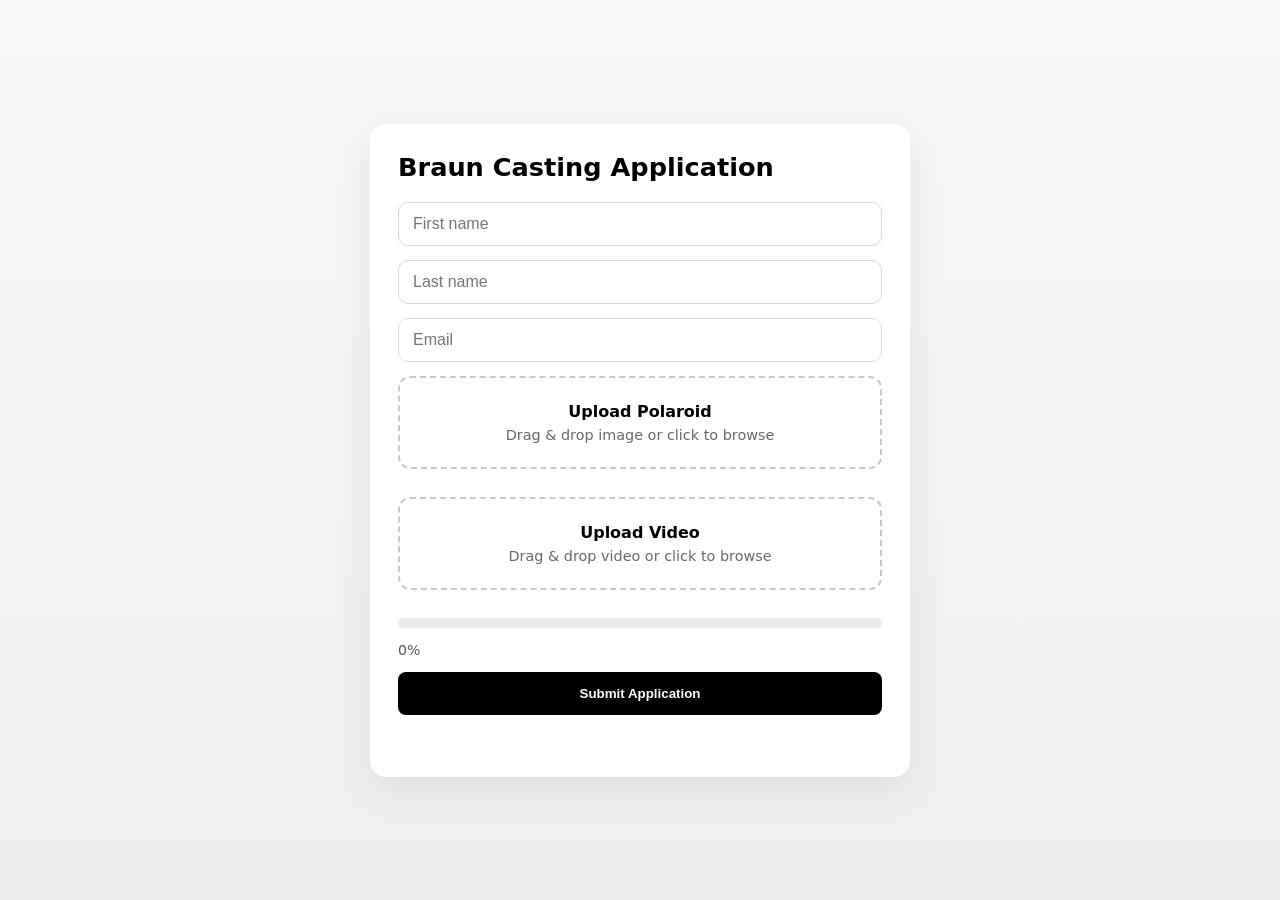
==== index.html @ 0bdded35 "Add vanilla casting application form with upload UX" ====
<!DOCTYPE html>
<html lang="en">
  <head>
    <meta charset="UTF-8" />
    <meta name="viewport" content="width=device-width, initial-scale=1.0" />
    <title>Braun Casting Application</title>
    <link rel="stylesheet" href="styles.css" />
  </head>
  <body>
    <main class="casting-form" aria-live="polite">
      <h1>Braun Casting Application</h1>

      <input id="firstName" name="firstName" placeholder="First name" autocomplete="given-name" />
      <input id="lastName" name="lastName" placeholder="Last name" autocomplete="family-name" />
      <input id="email" name="email" type="email" placeholder="Email" autocomplete="email" />

      <label class="dropzone" id="polaDropzone" for="polaFile">
        <span class="dropzone-title">Upload Polaroid</span>
        <span class="dropzone-hint">Drag & drop image or click to browse</span>
        <input type="file" id="polaFile" accept="image/*" />
      </label>
      <div class="preview" id="polaPreview"></div>

      <label class="dropzone" id="videoDropzone" for="videoFile">
        <span class="dropzone-title">Upload Video</span>
        <span class="dropzone-hint">Drag & drop video or click to browse</span>
        <input type="file" id="videoFile" accept="video/*" />
      </label>
      <div class="preview" id="videoPreview"></div>

      <div class="progress-wrap">
        <div class="progress-bar" id="progressBar"></div>
      </div>
      <p class="progress-text" id="progressText">0%</p>

      <button id="applyBtn" type="button">Submit Application</button>

      <p id="status" class="status"></p>
    </main>

    <script src="app.js"></script>
  </body>
</html>
---- styles.css ----
:root {
  color-scheme: light;
}

* {
  box-sizing: border-box;
}

body {
  margin: 0;
  min-height: 100vh;
  font-family: Inter, system-ui, -apple-system, BlinkMacSystemFont, "Segoe UI", sans-serif;
  background: linear-gradient(180deg, #f7f7f7 0%, #efefef 100%);
  display: grid;
  place-items: center;
  padding: 24px;
}

.casting-form {
  width: min(100%, 540px);
  margin: auto;
  display: flex;
  flex-direction: column;
  gap: 14px;
  background: #fff;
  border-radius: 16px;
  padding: 28px;
  box-shadow: 0 12px 40px rgba(0, 0, 0, 0.08);
}

h1 {
  margin: 0 0 6px;
  font-size: 1.6rem;
}

input[type="text"],
input[type="email"],
input:not([type]) {
  width: 100%;
  border: 1px solid #d7d7d7;
  border-radius: 10px;
  padding: 12px 14px;
  font-size: 1rem;
}

.dropzone {
  border: 2px dashed #c8c8c8;
  padding: 24px;
  text-align: center;
  cursor: pointer;
  border-radius: 12px;
  display: flex;
  flex-direction: column;
  gap: 6px;
  transition: border-color 0.2s ease, background 0.2s ease;
}

.dropzone:hover,
.dropzone.dragging {
  border-color: #111;
  background: #fafafa;
}

.dropzone input {
  display: none;
}

.dropzone-title {
  font-weight: 600;
}

.dropzone-hint {
  font-size: 0.9rem;
  color: #686868;
}

.preview {
  display: grid;
  gap: 10px;
}

.file-card {
  border: 1px solid #e1e1e1;
  border-radius: 10px;
  padding: 10px;
  display: flex;
  gap: 10px;
  align-items: center;
}

.file-card img,
.file-card video {
  width: 74px;
  height: 74px;
  object-fit: cover;
  border-radius: 8px;
  background: #f0f0f0;
}

.file-meta {
  display: flex;
  flex-direction: column;
  gap: 4px;
  font-size: 0.9rem;
}

.progress-wrap {
  width: 100%;
  height: 10px;
  background: #ebebeb;
  border-radius: 999px;
  overflow: hidden;
}

.progress-bar {
  height: 100%;
  width: 0;
  background: #111;
  transition: width 0.2s ease;
}

.progress-text {
  margin: 0;
  color: #555;
  font-size: 0.88rem;
}

button {
  padding: 14px;
  border: none;
  background: #000;
  color: #fff;
  border-radius: 8px;
  cursor: pointer;
  font-weight: 600;
}

button:hover {
  opacity: 0.86;
}

button:disabled {
  cursor: not-allowed;
  opacity: 0.55;
}

.status {
  margin: 0;
  min-height: 20px;
  color: #222;
}

.status.error {
  color: #b00020;
}
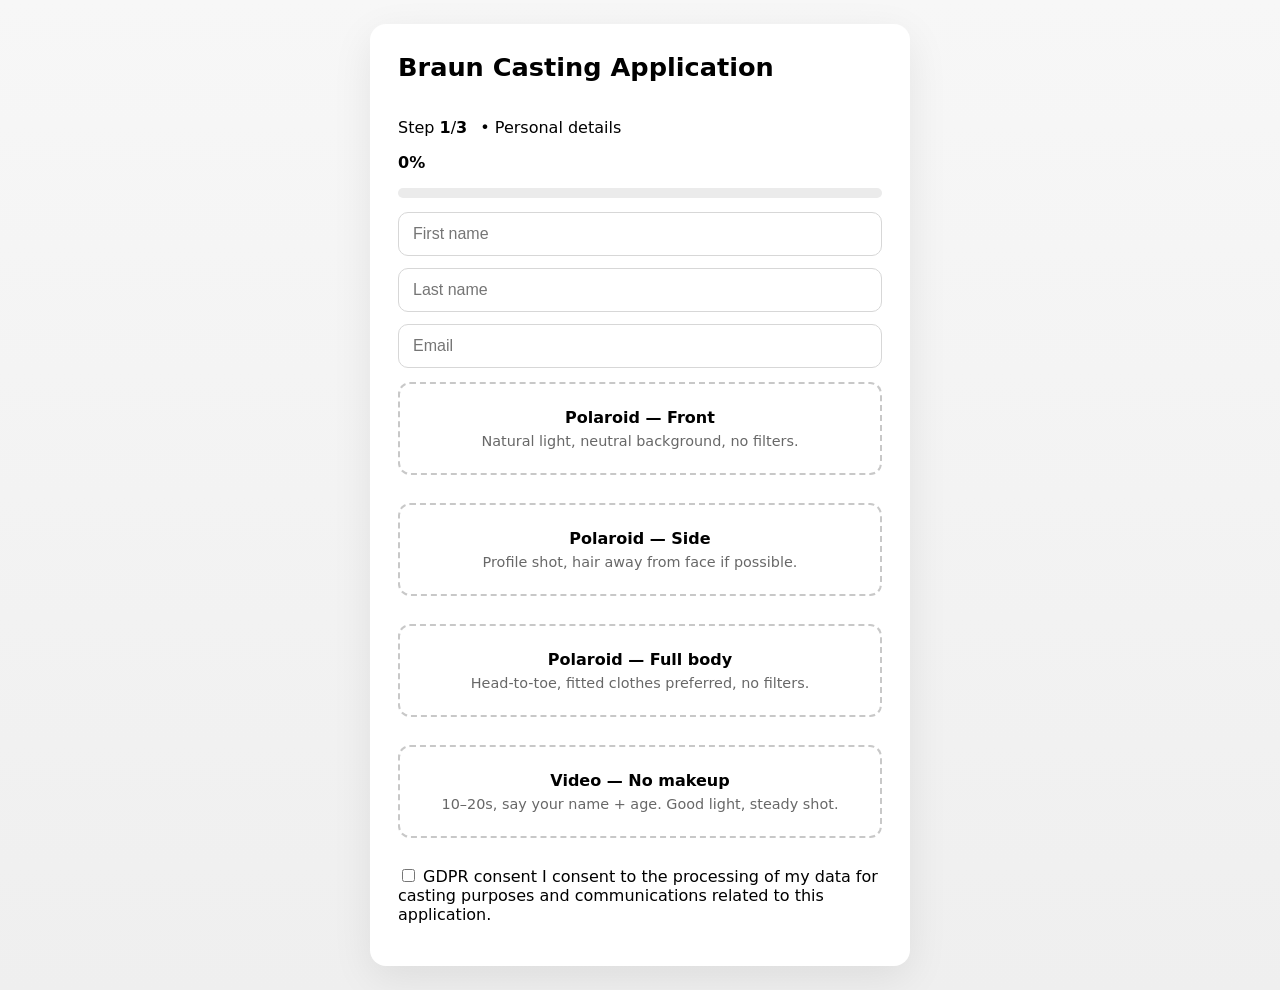
==== commit 284d27e8: "Enhance casting application form structure Added sections for application progress, personal details" ====
--- a/index.html
+++ b/index.html
@@ -6,38 +6,79 @@
     <title>Braun Casting Application</title>
     <link rel="stylesheet" href="styles.css" />
   </head>
+
   <body>
     <main class="casting-form" aria-live="polite">
       <h1>Braun Casting Application</h1>
 
-      <input id="firstName" name="firstName" placeholder="First name" autocomplete="given-name" />
-      <input id="lastName" name="lastName" placeholder="Last name" autocomplete="family-name" />
-      <input id="email" name="email" type="email" placeholder="Email" autocomplete="email" />
+      <!-- Stepper / Progress -->
+      <section class="stepper" aria-label="Application progress">
+        <div class="stepper-top">
+          <p class="stepper-label" id="stepLabel">
+            Step <strong id="stepNow">1</strong>/<strong id="stepTotal">3</strong>
+            <span style="margin-left: 8px">•</span>
+            <span id="stepName">Personal details</span>
+          </p>
+          <p class="stepper-label"><strong id="progressText">0%</strong></p>
+        </div>
+        <div class="progress-wrap" role="progressbar" aria-valuemin="0" aria-valuemax="100" aria-valuenow="0" aria-label="Upload progress">
+          <div class="progress-bar" id="progressBar"></div>
+        </div>
+      </section>
 
-      <label class="dropzone" id="polaDropzone" for="polaFile">
-        <span class="dropzone-title">Upload Polaroid</span>
-        <span class="dropzone-hint">Drag & drop image or click to browse</span>
-        <input type="file" id="polaFile" accept="image/*" />
+      <!-- Personal details -->
+      <section aria-label="Personal details" style="display: grid; gap: 12px">
+        <input id="firstName" name="firstName" placeholder="First name" autocomplete="given-name" />
+        <input id="lastName" name="lastName" placeholder="Last name" autocomplete="family-name" />
+        <input id="email" name="email" type="email" placeholder="Email" autocomplete="email" />
+      </section>
+
+      <!-- Uploads -->
+      <section aria-label="Uploads" style="display: grid; gap: 14px">
+        <!-- Polaroid: FRONT -->
+        <label class="dropzone" id="polaFrontDropzone" for="polaFrontFile" data-kind="pola_front">
+          <span class="dropzone-title">Polaroid — Front</span>
+          <span class="dropzone-hint">Natural light, neutral background, no filters.</span>
+          <input type="file" id="polaFrontFile" accept="image/jpeg,image/jpg,image/png,image/heic,image/heif" />
+        </label>
+        <div class="preview" id="polaFrontPreview"></div>
+
+        <!-- Polaroid: SIDE -->
+        <label class="dropzone" id="polaSideDropzone" for="polaSideFile" data-kind="pola_side">
+          <span class="dropzone-title">Polaroid — Side</span>
+          <span class="dropzone-hint">Profile shot, hair away from face if possible.</span>
+          <input type="file" id="polaSideFile" accept="image/jpeg,image/jpg,image/png,image/heic,image/heif" />
+        </label>
+        <div class="preview" id="polaSidePreview"></div>
+
+        <!-- Polaroid: FULL -->
+        <label class="dropzone" id="polaFullDropzone" for="polaFullFile" data-kind="pola_full">
+          <span class="dropzone-title">Polaroid — Full body</span>
+          <span class="dropzone-hint">Head-to-toe, fitted clothes preferred, no filters.</span>
+          <input type="file" id="polaFullFile" accept="image/jpeg,image/jpg,image/png,image/heic,image/heif" />
+        </label>
+        <div class="preview" id="polaFullPreview"></div>
+
+        <!-- Video: NO MAKEUP -->
+        <label class="dropzone" id="videoNoMakeupDropzone" for="videoNoMakeupFile" data-kind="video_no_makeup">
+          <span class="dropzone-title">Video — No makeup</span>
+          <span class="dropzone-hint">10–20s, say your name + age. Good light, steady shot.</span>
+          <input type="file" id="videoNoMakeupFile" accept="video/mp4,video/quicktime,video/webm,video/x-m4v" />
+        </label>
+        <div class="preview" id="videoNoMakeupPreview"></div>
+      </section>
+
+      <!-- GDPR thick toggle -->
+      <label class="gdpr" id="gdprBlock">
+        <input id="gdprConsent" name="gdprConsent" type="checkbox" />
+        <span class="gdpr-toggle" aria-hidden="true"></span>
+        <span class="gdpr-copy">
+          <span class="gdpr-title">GDPR consent</span>
+          <span class="gdpr-sub">
+            I consent to the processing of my data for casting purposes and communications related to this application.
+          </span>
+        </span>
       </label>
-      <div class="preview" id="polaPreview"></div>
 
-      <label class="dropzone" id="videoDropzone" for="videoFile">
-        <span class="dropzone-title">Upload Video</span>
-        <span class="dropzone-hint">Drag & drop video or click to browse</span>
-        <input type="file" id="videoFile" accept="video/*" />
-      </label>
-      <div class="preview" id="videoPreview"></div>
-
-      <div class="progress-wrap">
-        <div class="progress-bar" id="progressBar"></div>
-      </div>
-      <p class="progress-text" id="progressText">0%</p>
-
-      <button id="applyBtn" type="button">Submit Application</button>
-
-      <p id="status" class="status"></p>
-    </main>
-
-    <script src="app.js"></script>
-  </body>
-</html>
+      <!-- Actions -->
+      <div class="actions">
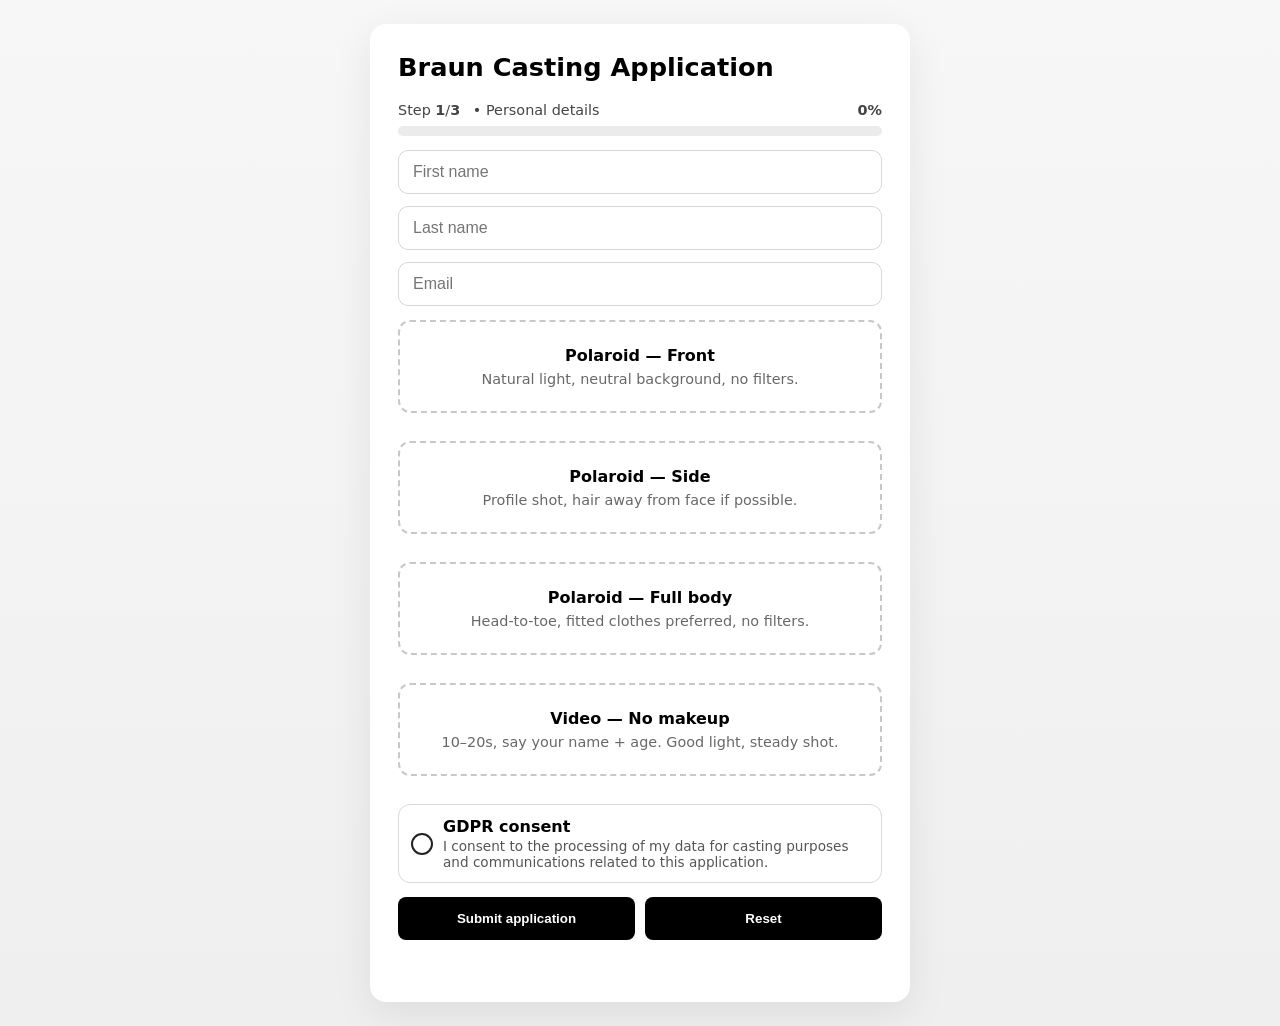
==== commit 09b9e868: "Fix upload flow compatibility and restore submit/progress UI" ====
--- a/index.html
+++ b/index.html
@@ -39,7 +39,7 @@
         <label class="dropzone" id="polaFrontDropzone" for="polaFrontFile" data-kind="pola_front">
           <span class="dropzone-title">Polaroid — Front</span>
           <span class="dropzone-hint">Natural light, neutral background, no filters.</span>
-          <input type="file" id="polaFrontFile" accept="image/jpeg,image/jpg,image/png,image/heic,image/heif" />
+          <input type="file" id="polaFrontFile" accept="image/*" />
         </label>
         <div class="preview" id="polaFrontPreview"></div>
 
@@ -47,7 +47,7 @@
         <label class="dropzone" id="polaSideDropzone" for="polaSideFile" data-kind="pola_side">
           <span class="dropzone-title">Polaroid — Side</span>
           <span class="dropzone-hint">Profile shot, hair away from face if possible.</span>
-          <input type="file" id="polaSideFile" accept="image/jpeg,image/jpg,image/png,image/heic,image/heif" />
+          <input type="file" id="polaSideFile" accept="image/*" />
         </label>
         <div class="preview" id="polaSidePreview"></div>
 
@@ -55,7 +55,7 @@
         <label class="dropzone" id="polaFullDropzone" for="polaFullFile" data-kind="pola_full">
           <span class="dropzone-title">Polaroid — Full body</span>
           <span class="dropzone-hint">Head-to-toe, fitted clothes preferred, no filters.</span>
-          <input type="file" id="polaFullFile" accept="image/jpeg,image/jpg,image/png,image/heic,image/heif" />
+          <input type="file" id="polaFullFile" accept="image/*" />
         </label>
         <div class="preview" id="polaFullPreview"></div>
 
@@ -63,7 +63,7 @@
         <label class="dropzone" id="videoNoMakeupDropzone" for="videoNoMakeupFile" data-kind="video_no_makeup">
           <span class="dropzone-title">Video — No makeup</span>
           <span class="dropzone-hint">10–20s, say your name + age. Good light, steady shot.</span>
-          <input type="file" id="videoNoMakeupFile" accept="video/mp4,video/quicktime,video/webm,video/x-m4v" />
+          <input type="file" id="videoNoMakeupFile" accept="video/*" />
         </label>
         <div class="preview" id="videoNoMakeupPreview"></div>
       </section>
@@ -82,3 +82,13 @@
 
       <!-- Actions -->
       <div class="actions">
+        <button id="applyBtn" type="button">Submit application</button>
+        <button id="resetBtn" type="button">Reset</button>
+      </div>
+
+      <p class="status" id="status" role="status"></p>
+    </main>
+
+    <script src="app.js"></script>
+  </body>
+</html>
--- a/styles.css
+++ b/styles.css
@@ -153,3 +153,80 @@
 .status.error {
   color: #b00020;
 }
+
+/* PATCH: missing styles for updated UI blocks */
+.stepper {
+  display: grid;
+  gap: 8px;
+}
+
+.stepper-top {
+  display: flex;
+  align-items: center;
+  justify-content: space-between;
+  gap: 12px;
+}
+
+.stepper-label {
+  margin: 0;
+  font-size: 0.9rem;
+  color: #444;
+}
+
+.actions {
+  display: flex;
+  gap: 10px;
+}
+
+.actions button {
+  flex: 1;
+}
+
+.gdpr {
+  border: 1px solid #d9d9d9;
+  border-radius: 12px;
+  padding: 12px;
+  display: grid;
+  grid-template-columns: auto 1fr;
+  gap: 10px;
+  align-items: center;
+  cursor: pointer;
+}
+
+.gdpr input {
+  position: absolute;
+  opacity: 0;
+  pointer-events: none;
+}
+
+.gdpr-toggle {
+  width: 22px;
+  height: 22px;
+  border-radius: 999px;
+  border: 2px solid #222;
+  display: inline-block;
+}
+
+.gdpr input:checked + .gdpr-toggle {
+  background: #111;
+  box-shadow: inset 0 0 0 4px #fff;
+}
+
+.gdpr-copy {
+  display: grid;
+  gap: 2px;
+}
+
+.gdpr-title {
+  font-weight: 600;
+}
+
+.gdpr-sub {
+  font-size: 0.85rem;
+  color: #555;
+}
+
+.gdpr.invalid {
+  border-color: #b00020;
+  background: #fff3f5;
+}
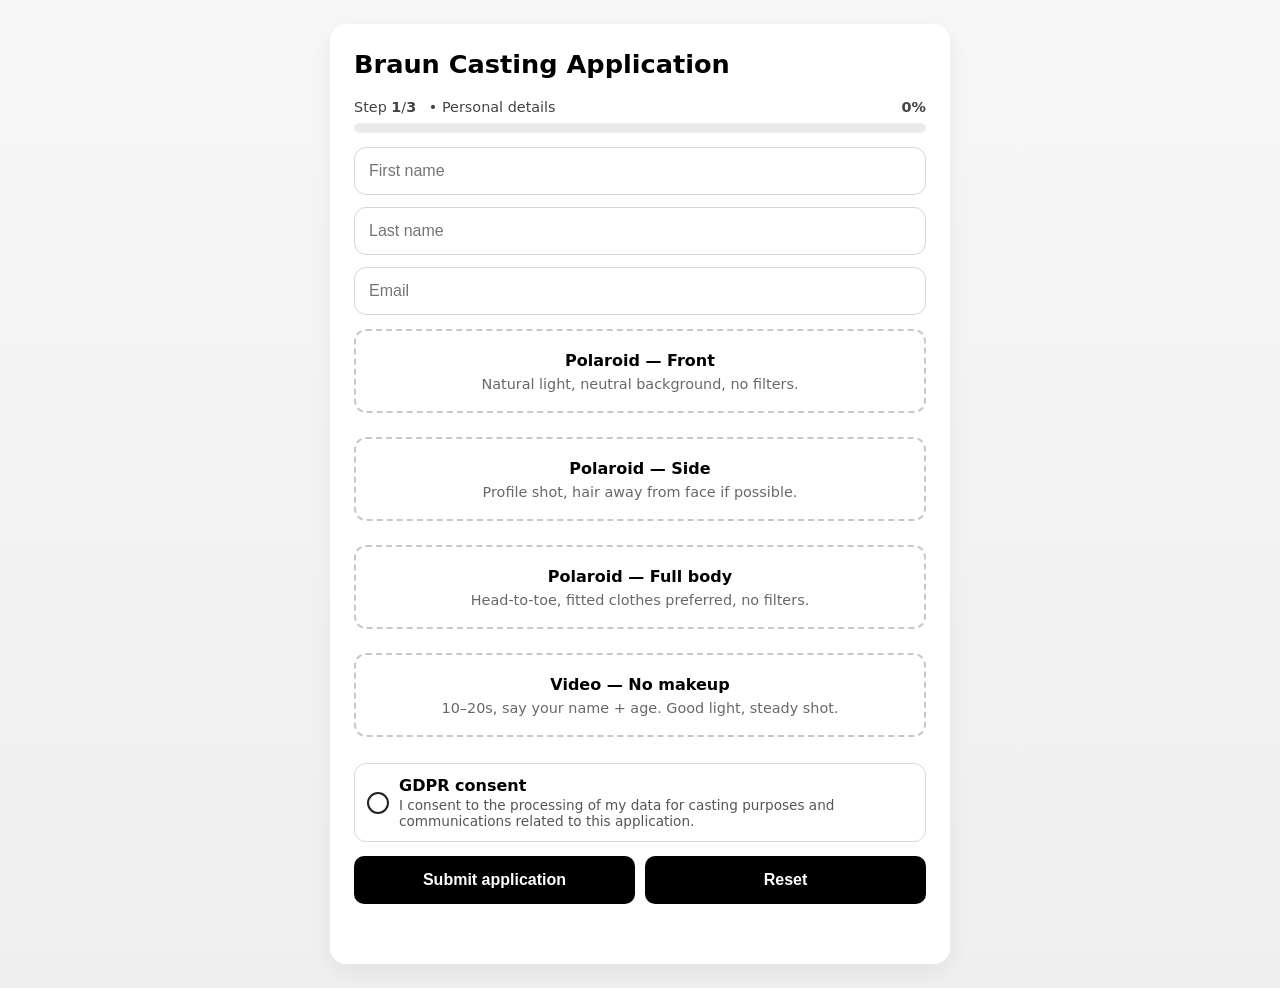
==== commit 246bb214: "Improve final upload success flow and mobile-first layout" ====
--- a/index.html
+++ b/index.html
@@ -27,14 +27,14 @@
       </section>
 
       <!-- Personal details -->
-      <section aria-label="Personal details" style="display: grid; gap: 12px">
+      <section class="form-section" aria-label="Personal details">
         <input id="firstName" name="firstName" placeholder="First name" autocomplete="given-name" />
         <input id="lastName" name="lastName" placeholder="Last name" autocomplete="family-name" />
         <input id="email" name="email" type="email" placeholder="Email" autocomplete="email" />
       </section>
 
       <!-- Uploads -->
-      <section aria-label="Uploads" style="display: grid; gap: 14px">
+      <section class="upload-section" aria-label="Uploads">
         <!-- Polaroid: FRONT -->
         <label class="dropzone" id="polaFrontDropzone" for="polaFrontFile" data-kind="pola_front">
           <span class="dropzone-title">Polaroid — Front</span>
--- a/styles.css
+++ b/styles.css
@@ -11,26 +11,32 @@
   min-height: 100vh;
   font-family: Inter, system-ui, -apple-system, BlinkMacSystemFont, "Segoe UI", sans-serif;
   background: linear-gradient(180deg, #f7f7f7 0%, #efefef 100%);
-  display: grid;
-  place-items: center;
-  padding: 24px;
+  display: block;
+  padding: 12px;
 }
 
 .casting-form {
-  width: min(100%, 540px);
-  margin: auto;
+  width: 100%;
+  margin: 0 auto;
   display: flex;
   flex-direction: column;
-  gap: 14px;
+  gap: 12px;
   background: #fff;
-  border-radius: 16px;
-  padding: 28px;
-  box-shadow: 0 12px 40px rgba(0, 0, 0, 0.08);
+  border-radius: 14px;
+  padding: 16px;
+  box-shadow: 0 8px 24px rgba(0, 0, 0, 0.06);
 }
 
 h1 {
-  margin: 0 0 6px;
-  font-size: 1.6rem;
+  margin: 0 0 4px;
+  font-size: 1.25rem;
+  line-height: 1.3;
+}
+
+.form-section,
+.upload-section {
+  display: grid;
+  gap: 12px;
 }
 
 input[type="text"],
@@ -38,14 +44,15 @@
 input:not([type]) {
   width: 100%;
   border: 1px solid #d7d7d7;
-  border-radius: 10px;
-  padding: 12px 14px;
+  border-radius: 12px;
+  padding: 14px;
+  min-height: 48px;
   font-size: 1rem;
 }
 
 .dropzone {
   border: 2px dashed #c8c8c8;
-  padding: 24px;
+  padding: 16px;
   text-align: center;
   cursor: pointer;
   border-radius: 12px;
@@ -53,6 +60,8 @@
   flex-direction: column;
   gap: 6px;
   transition: border-color 0.2s ease, background 0.2s ease;
+  min-height: 84px;
+  justify-content: center;
 }
 
 .dropzone:hover,
@@ -67,6 +76,7 @@
 
 .dropzone-title {
   font-weight: 600;
+  font-size: 1rem;
 }
 
 .dropzone-hint {
@@ -83,15 +93,14 @@
   border: 1px solid #e1e1e1;
   border-radius: 10px;
   padding: 10px;
-  display: flex;
-  gap: 10px;
-  align-items: center;
+  display: grid;
+  gap: 8px;
 }
 
 .file-card img,
 .file-card video {
-  width: 74px;
-  height: 74px;
+  width: 100%;
+  max-height: 190px;
   object-fit: cover;
   border-radius: 8px;
   background: #f0f0f0;
@@ -127,12 +136,14 @@
 
 button {
   padding: 14px;
+  min-height: 48px;
   border: none;
   background: #000;
   color: #fff;
-  border-radius: 8px;
+  border-radius: 10px;
   cursor: pointer;
   font-weight: 600;
+  font-size: 1rem;
 }
 
 button:hover {
@@ -146,15 +157,15 @@
 
 .status {
   margin: 0;
-  min-height: 20px;
+  min-height: 22px;
   color: #222;
+  font-size: 0.95rem;
 }
 
 .status.error {
   color: #b00020;
 }
 
-/* PATCH: missing styles for updated UI blocks */
 .stepper {
   display: grid;
   gap: 8px;
@@ -164,7 +175,7 @@
   display: flex;
   align-items: center;
   justify-content: space-between;
-  gap: 12px;
+  gap: 10px;
 }
 
 .stepper-label {
@@ -174,12 +185,8 @@
 }
 
 .actions {
-  display: flex;
-  gap: 10px;
-}
-
-.actions button {
-  flex: 1;
+  display: grid;
+  gap: 10px;
 }
 
 .gdpr {
@@ -230,3 +237,46 @@
   border-color: #b00020;
   background: #fff3f5;
 }
+
+.preview-fallback {
+  font-size: 0.88rem;
+  color: #555;
+  background: #f5f5f5;
+  border: 1px dashed #d0d0d0;
+  border-radius: 8px;
+  padding: 10px;
+}
+
+@media (min-width: 680px) {
+  body {
+    display: grid;
+    place-items: center;
+    padding: 24px;
+  }
+
+  .casting-form {
+    width: min(100%, 620px);
+    border-radius: 16px;
+    padding: 24px;
+    gap: 14px;
+  }
+
+  h1 {
+    font-size: 1.6rem;
+  }
+
+  .file-card {
+    grid-template-columns: 90px 1fr;
+    align-items: center;
+  }
+
+  .file-card img,
+  .file-card video {
+    width: 90px;
+    height: 90px;
+  }
+
+  .actions {
+    grid-template-columns: 1fr 1fr;
+  }
+}
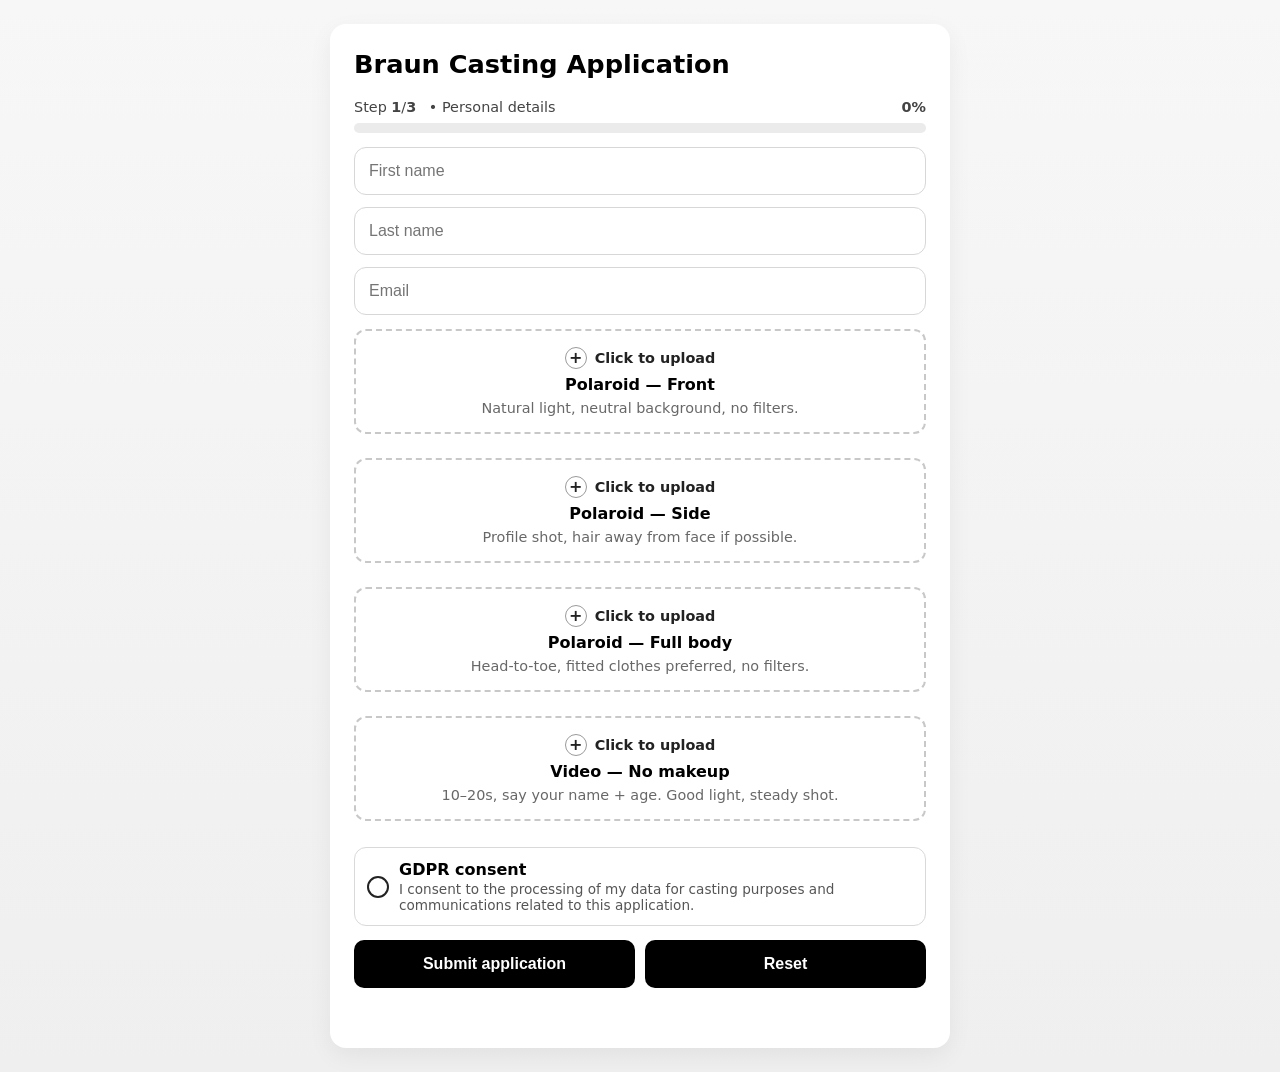
==== commit 0d17e9f6: "Improve upload UX, progress behavior, and GDPR consent modal" ====
--- a/index.html
+++ b/index.html
@@ -9,6 +9,18 @@
 
   <body>
     <main class="casting-form" aria-live="polite">
+      <div id="successScreen" class="success-screen hidden">
+        <div class="success-icon">✓</div>
+
+        <h2>Application received</h2>
+
+        <p class="success-main">Your application has been successfully submitted.</p>
+
+        <p class="success-sub">Check your email for confirmation and next steps.</p>
+
+        <button id="submitAnother" class="secondary">Submit another application</button>
+      </div>
+
       <h1>Braun Casting Application</h1>
 
       <!-- Stepper / Progress -->
@@ -37,6 +49,7 @@
       <section class="upload-section" aria-label="Uploads">
         <!-- Polaroid: FRONT -->
         <label class="dropzone" id="polaFrontDropzone" for="polaFrontFile" data-kind="pola_front">
+          <span class="upload-cta" aria-hidden="true"><span class="upload-plus">+</span><span>Click to upload</span></span>
           <span class="dropzone-title">Polaroid — Front</span>
           <span class="dropzone-hint">Natural light, neutral background, no filters.</span>
           <input type="file" id="polaFrontFile" accept="image/*" />
@@ -45,6 +58,7 @@
 
         <!-- Polaroid: SIDE -->
         <label class="dropzone" id="polaSideDropzone" for="polaSideFile" data-kind="pola_side">
+          <span class="upload-cta" aria-hidden="true"><span class="upload-plus">+</span><span>Click to upload</span></span>
           <span class="dropzone-title">Polaroid — Side</span>
           <span class="dropzone-hint">Profile shot, hair away from face if possible.</span>
           <input type="file" id="polaSideFile" accept="image/*" />
@@ -53,6 +67,7 @@
 
         <!-- Polaroid: FULL -->
         <label class="dropzone" id="polaFullDropzone" for="polaFullFile" data-kind="pola_full">
+          <span class="upload-cta" aria-hidden="true"><span class="upload-plus">+</span><span>Click to upload</span></span>
           <span class="dropzone-title">Polaroid — Full body</span>
           <span class="dropzone-hint">Head-to-toe, fitted clothes preferred, no filters.</span>
           <input type="file" id="polaFullFile" accept="image/*" />
@@ -61,6 +76,7 @@
 
         <!-- Video: NO MAKEUP -->
         <label class="dropzone" id="videoNoMakeupDropzone" for="videoNoMakeupFile" data-kind="video_no_makeup">
+          <span class="upload-cta" aria-hidden="true"><span class="upload-plus">+</span><span>Click to upload</span></span>
           <span class="dropzone-title">Video — No makeup</span>
           <span class="dropzone-hint">10–20s, say your name + age. Good light, steady shot.</span>
           <input type="file" id="videoNoMakeupFile" accept="video/*" />
@@ -89,6 +105,15 @@
       <p class="status" id="status" role="status"></p>
     </main>
 
+    <div class="modal-overlay hidden" id="consentModal" aria-hidden="true">
+      <div class="modal" role="dialog" aria-modal="true" aria-labelledby="consentModalTitle" aria-describedby="consentModalBody">
+        <button type="button" class="modal-close" id="consentModalClose" aria-label="Close">×</button>
+        <h2 id="consentModalTitle">Consent required</h2>
+        <p id="consentModalBody">Please confirm GDPR consent before submitting your application.</p>
+        <button type="button" id="consentModalAction">Understood</button>
+      </div>
+    </div>
+
     <script src="app.js"></script>
   </body>
 </html>
--- a/styles.css
+++ b/styles.css
@@ -280,3 +280,177 @@
     grid-template-columns: 1fr 1fr;
   }
 }
+
+.success-screen {
+  text-align: center;
+  padding: 30px 10px;
+}
+
+.success-screen.hidden {
+  display: none;
+}
+
+.success-icon {
+  width: 64px;
+  height: 64px;
+  border-radius: 50%;
+  background: #16a34a;
+  color: white;
+  font-size: 34px;
+  font-weight: bold;
+  display: grid;
+  place-items: center;
+  margin: 0 auto 16px auto;
+}
+
+.success-screen h2 {
+  margin: 10px 0;
+  font-size: 1.4rem;
+}
+
+.success-main {
+  font-size: 1rem;
+  color: #222;
+  margin: 8px 0;
+}
+
+.success-sub {
+  font-size: 0.92rem;
+  color: #666;
+  margin-bottom: 20px;
+}
+
+.secondary {
+  background: #111;
+  color: white;
+}
+
+
+/* PATCH: clearer in-dropzone upload CTA */
+.upload-cta {
+  display: inline-flex;
+  align-items: center;
+  justify-content: center;
+  gap: 8px;
+  font-size: 0.9rem;
+  font-weight: 600;
+  color: #222;
+}
+
+.upload-plus {
+  width: 22px;
+  height: 22px;
+  border-radius: 999px;
+  border: 1px solid #9a9a9a;
+  display: inline-grid;
+  place-items: center;
+  font-size: 1rem;
+  line-height: 1;
+}
+
+.dropzone:focus-within,
+.dropzone:active {
+  border-color: #111;
+  background: #fafafa;
+}
+
+/* PATCH: keep preview card clearly below dropzone */
+.preview {
+  margin-top: -4px;
+}
+
+.file-card {
+  position: relative;
+  padding-right: 42px;
+  overflow: hidden;
+}
+
+.file-remove {
+  position: absolute;
+  top: 8px;
+  right: 8px;
+  width: 30px;
+  height: 30px;
+  min-height: 30px;
+  border-radius: 999px;
+  border: 1px solid #d2d2d2;
+  background: #fff;
+  color: #111;
+  font-size: 1.2rem;
+  line-height: 1;
+  padding: 0;
+  display: inline-grid;
+  place-items: center;
+}
+
+.file-remove:hover {
+  opacity: 1;
+  background: #f4f4f4;
+}
+
+.file-meta {
+  min-width: 0;
+}
+
+.file-meta span {
+  overflow-wrap: anywhere;
+}
+
+/* PATCH: consent modal */
+.modal-overlay {
+  position: fixed;
+  inset: 0;
+  background: rgba(0, 0, 0, 0.45);
+  display: grid;
+  place-items: center;
+  padding: 16px;
+  z-index: 1000;
+}
+
+.modal-overlay.hidden {
+  display: none;
+}
+
+.modal {
+  width: min(100%, 420px);
+  background: #fff;
+  border-radius: 12px;
+  padding: 18px;
+  position: relative;
+  display: grid;
+  gap: 12px;
+}
+
+.modal h2,
+.modal p {
+  margin: 0;
+}
+
+.modal-close {
+  position: absolute;
+  right: 10px;
+  top: 10px;
+  width: 36px;
+  height: 36px;
+  min-height: 36px;
+  border-radius: 999px;
+  background: #f2f2f2;
+  color: #111;
+  font-size: 1.4rem;
+  padding: 0;
+}
+
+@media (max-width: 679px) {
+  .progress-wrap {
+    position: sticky;
+    top: 0;
+    z-index: 5;
+  }
+
+  .file-remove {
+    width: 36px;
+    height: 36px;
+    min-height: 36px;
+    font-size: 1.35rem;
+  }
+}
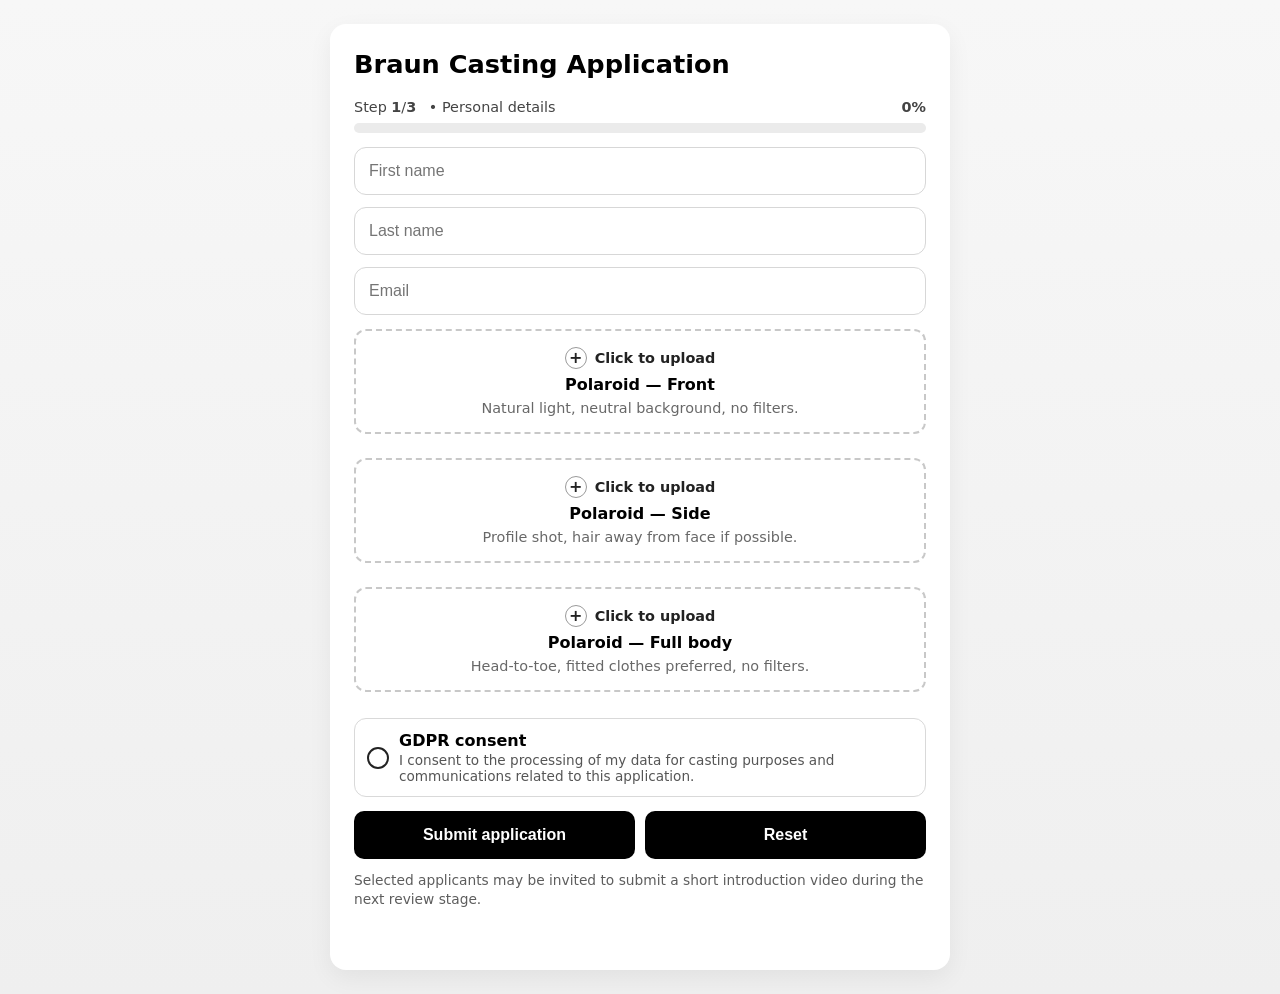
==== commit 1743a1e4: "Remove video from initial apply flow and harden Apply response parsing" ====
--- a/index.html
+++ b/index.html
@@ -14,7 +14,9 @@
 
         <h2>Application received</h2>
 
-        <p class="success-main">Your application has been successfully submitted.</p>
+        <p class="success-main">
+          Your application has been received. Shortlisted applicants may be invited to submit a short introduction video in the next review stage.
+        </p>
 
         <p class="success-sub">Check your email for confirmation and next steps.</p>
 
@@ -52,7 +54,7 @@
           <span class="upload-cta" aria-hidden="true"><span class="upload-plus">+</span><span>Click to upload</span></span>
           <span class="dropzone-title">Polaroid — Front</span>
           <span class="dropzone-hint">Natural light, neutral background, no filters.</span>
-          <input type="file" id="polaFrontFile" accept="image/*" />
+          <input type="file" id="polaFrontFile" accept="image/*,.heic,.heif" />
         </label>
         <div class="preview" id="polaFrontPreview"></div>
 
@@ -61,7 +63,7 @@
           <span class="upload-cta" aria-hidden="true"><span class="upload-plus">+</span><span>Click to upload</span></span>
           <span class="dropzone-title">Polaroid — Side</span>
           <span class="dropzone-hint">Profile shot, hair away from face if possible.</span>
-          <input type="file" id="polaSideFile" accept="image/*" />
+          <input type="file" id="polaSideFile" accept="image/*,.heic,.heif" />
         </label>
         <div class="preview" id="polaSidePreview"></div>
 
@@ -70,18 +72,10 @@
           <span class="upload-cta" aria-hidden="true"><span class="upload-plus">+</span><span>Click to upload</span></span>
           <span class="dropzone-title">Polaroid — Full body</span>
           <span class="dropzone-hint">Head-to-toe, fitted clothes preferred, no filters.</span>
-          <input type="file" id="polaFullFile" accept="image/*" />
+          <input type="file" id="polaFullFile" accept="image/*,.heic,.heif" />
         </label>
         <div class="preview" id="polaFullPreview"></div>
 
-        <!-- Video: NO MAKEUP -->
-        <label class="dropzone" id="videoNoMakeupDropzone" for="videoNoMakeupFile" data-kind="video_no_makeup">
-          <span class="upload-cta" aria-hidden="true"><span class="upload-plus">+</span><span>Click to upload</span></span>
-          <span class="dropzone-title">Video — No makeup</span>
-          <span class="dropzone-hint">10–20s, say your name + age. Good light, steady shot.</span>
-          <input type="file" id="videoNoMakeupFile" accept="video/*" />
-        </label>
-        <div class="preview" id="videoNoMakeupPreview"></div>
       </section>
 
       <!-- GDPR thick toggle -->
@@ -102,6 +96,8 @@
         <button id="resetBtn" type="button">Reset</button>
       </div>
 
+      <p class="stage-note">Selected applicants may be invited to submit a short introduction video during the next review stage.</p>
+
       <p class="status" id="status" role="status"></p>
     </main>
 
@@ -114,6 +110,15 @@
       </div>
     </div>
 
+    <div class="modal-overlay hidden" id="fileLimitModal" aria-hidden="true">
+      <div class="modal" role="dialog" aria-modal="true" aria-labelledby="fileLimitModalTitle" aria-describedby="fileLimitModalBody">
+        <button type="button" class="modal-close" id="fileLimitModalClose" aria-label="Close">×</button>
+        <h2 id="fileLimitModalTitle">File too large</h2>
+        <p id="fileLimitModalBody">Please choose a smaller file and try again.</p>
+        <button type="button" id="fileLimitModalAction">Understood</button>
+      </div>
+    </div>
+
     <script src="app.js"></script>
   </body>
 </html>
--- a/styles.css
+++ b/styles.css
@@ -187,6 +187,13 @@
 .actions {
   display: grid;
   gap: 10px;
+}
+
+.stage-note {
+  margin: -2px 0 2px;
+  font-size: 0.86rem;
+  color: #5d5d5d;
+  line-height: 1.35;
 }
 
 .gdpr {
